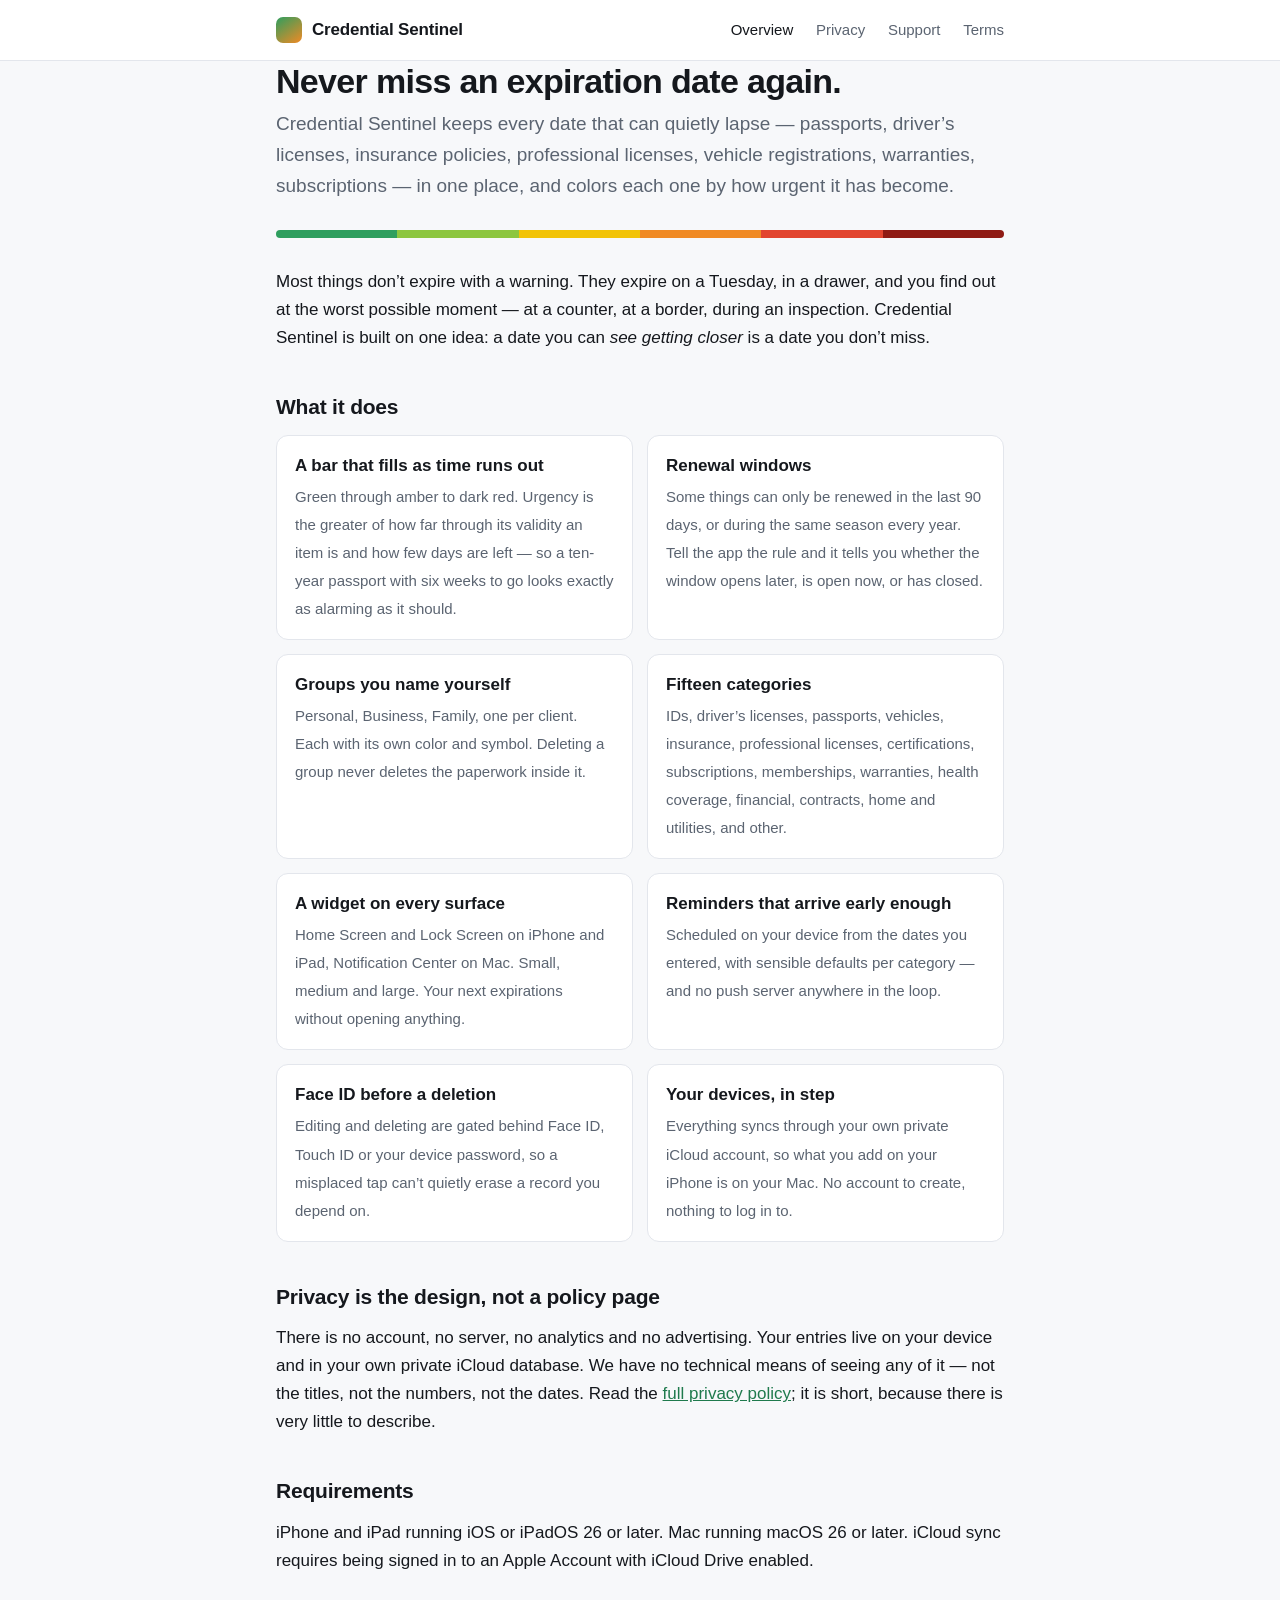
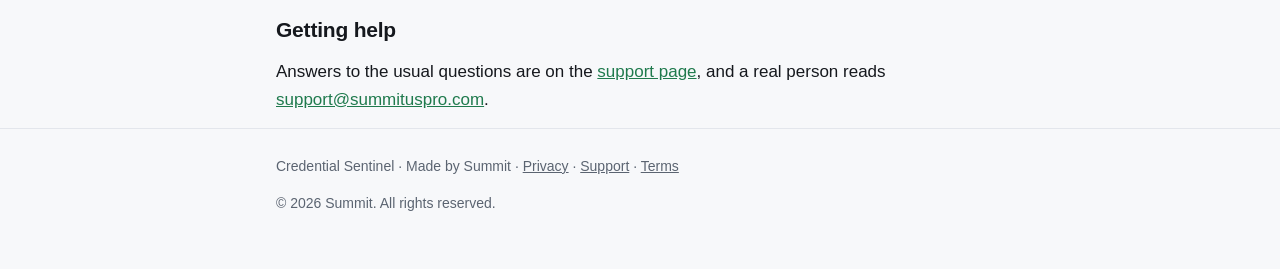
==== index.html @ 9600f7e3 "Add Credential Sentinel website: privacy policy, support, terms and overview" ====
<!doctype html>
<html lang="en">
<head>
<meta charset="utf-8">
<meta name="viewport" content="width=device-width, initial-scale=1">
<title>Credential Sentinel — never miss an expiration date</title>
<meta name="description" content="Credential Sentinel tracks when your documents, licenses, insurance policies, IDs, passports and subscriptions run out — and tells you in time to do something about it. iPhone, iPad and Mac.">
<link rel="stylesheet" href="style.css">
</head>
<body>
<header class="site"><div class="wrap">
  <a class="brand" href="index.html"><span class="mark"></span>Credential Sentinel</a>
  <nav class="site">
    <a href="index.html" aria-current="page">Overview</a>
    <a href="privacy.html">Privacy</a>
    <a href="support.html">Support</a>
    <a href="terms.html">Terms</a>
  </nav>
</div></header>

<main class="wrap">
<h1>Never miss an expiration date again.</h1>
<p class="lede">Credential Sentinel keeps every date that can quietly lapse — passports, driver’s licenses, insurance policies, professional licenses, vehicle registrations, warranties, subscriptions — in one place, and colors each one by how urgent it has become.</p>

<div class="ramp"><span style="background:var(--ramp-1)"></span><span style="background:var(--ramp-2)"></span><span style="background:var(--ramp-3)"></span><span style="background:var(--ramp-4)"></span><span style="background:var(--ramp-5)"></span><span style="background:var(--ramp-6)"></span></div>

<p>Most things don’t expire with a warning. They expire on a Tuesday, in a drawer, and you find out at the worst possible moment — at a counter, at a border, during an inspection. Credential Sentinel is built on one idea: a date you can <em>see getting closer</em> is a date you don’t miss.</p>

<h2>What it does</h2>
<ul class="features">
  <li><strong>A bar that fills as time runs out</strong><span>Green through amber to dark red. Urgency is the greater of how far through its validity an item is and how few days are left — so a ten-year passport with six weeks to go looks exactly as alarming as it should.</span></li>
  <li><strong>Renewal windows</strong><span>Some things can only be renewed in the last 90 days, or during the same season every year. Tell the app the rule and it tells you whether the window opens later, is open now, or has closed.</span></li>
  <li><strong>Groups you name yourself</strong><span>Personal, Business, Family, one per client. Each with its own color and symbol. Deleting a group never deletes the paperwork inside it.</span></li>
  <li><strong>Fifteen categories</strong><span>IDs, driver’s licenses, passports, vehicles, insurance, professional licenses, certifications, subscriptions, memberships, warranties, health coverage, financial, contracts, home and utilities, and other.</span></li>
  <li><strong>A widget on every surface</strong><span>Home Screen and Lock Screen on iPhone and iPad, Notification Center on Mac. Small, medium and large. Your next expirations without opening anything.</span></li>
  <li><strong>Reminders that arrive early enough</strong><span>Scheduled on your device from the dates you entered, with sensible defaults per category — and no push server anywhere in the loop.</span></li>
  <li><strong>Face ID before a deletion</strong><span>Editing and deleting are gated behind Face ID, Touch ID or your device password, so a misplaced tap can’t quietly erase a record you depend on.</span></li>
  <li><strong>Your devices, in step</strong><span>Everything syncs through your own private iCloud account, so what you add on your iPhone is on your Mac. No account to create, nothing to log in to.</span></li>
</ul>

<h2>Privacy is the design, not a policy page</h2>
<p>There is no account, no server, no analytics and no advertising. Your entries live on your device and in your own private iCloud database. We have no technical means of seeing any of it — not the titles, not the numbers, not the dates. Read the <a href="privacy.html">full privacy policy</a>; it is short, because there is very little to describe.</p>

<h2>Requirements</h2>
<p>iPhone and iPad running iOS or iPadOS 26 or later. Mac running macOS 26 or later. iCloud sync requires being signed in to an Apple Account with iCloud Drive enabled.</p>

<h2>Getting help</h2>
<p>Answers to the usual questions are on the <a href="support.html">support page</a>, and a real person reads <a href="mailto:support@summituspro.com">support@summituspro.com</a>.</p>
</main>

<footer class="site"><div class="wrap">
  <p>Credential Sentinel · Made by Summit · <a href="privacy.html">Privacy</a> · <a href="support.html">Support</a> · <a href="terms.html">Terms</a></p>
  <p>© 2026 Summit. All rights reserved.</p>
</div></footer>
</body>
</html>
---- style.css ----
/* Credential Sentinel — site styles. Self-contained, no external resources. */
:root {
  --bg: #f7f8fa;
  --surface: #ffffff;
  --border: #e3e6ec;
  --text: #15181d;
  --muted: #5b6471;
  --accent: #1f7a4d;
  --accent-soft: #eaf5ef;
  --ramp-1: #2f9e5e;
  --ramp-2: #8cc63f;
  --ramp-3: #f2c307;
  --ramp-4: #f08a24;
  --ramp-5: #e2452f;
  --ramp-6: #8f1b14;
  --radius: 14px;
  --shadow: 0 1px 2px rgba(16, 24, 40, .04), 0 8px 24px rgba(16, 24, 40, .05);
}
@media (prefers-color-scheme: dark) {
  :root:not([data-theme="light"]) {
    --bg: #0e1013;
    --surface: #171a1f;
    --border: #272c34;
    --text: #eef1f5;
    --muted: #9aa4b2;
    --accent: #4bbd80;
    --accent-soft: #15241c;
    --shadow: 0 1px 2px rgba(0, 0, 0, .3), 0 8px 24px rgba(0, 0, 0, .25);
  }
}
* { box-sizing: border-box; }
html { -webkit-text-size-adjust: 100%; }
body {
  margin: 0;
  background: var(--bg);
  color: var(--text);
  font: 17px/1.65 -apple-system, BlinkMacSystemFont, "Segoe UI", Roboto, Helvetica, Arial, sans-serif;
}
.wrap { max-width: 760px; margin: 0 auto; padding: 0 16px; }
header.site {
  border-bottom: 1px solid var(--border);
  background: var(--surface);
  position: sticky; top: 0; z-index: 10;
}
header.site .wrap {
  display: flex; align-items: center; gap: 16px;
  min-height: 60px; flex-wrap: wrap;
}
.brand {
  display: flex; align-items: center; gap: 10px;
  font-weight: 650; letter-spacing: -.01em; text-decoration: none; color: var(--text);
  margin-right: auto;
}
.mark {
  width: 26px; height: 26px; border-radius: 7px; flex: none;
  background: linear-gradient(145deg, var(--ramp-1), var(--ramp-4));
}
nav.site a {
  color: var(--muted); text-decoration: none; font-size: 15px; margin-left: 18px;
}
nav.site a:hover, nav.site a[aria-current="page"] { color: var(--text); }
main { padding: 40px 0 72px; }
h1 { font-size: 34px; line-height: 1.2; letter-spacing: -.02em; margin: 0 0 6px; }
h2 { font-size: 21px; letter-spacing: -.01em; margin: 38px 0 10px; }
h3 { font-size: 17px; margin: 24px 0 6px; }
p, ul, ol { margin: 0 0 14px; }
ul, ol { padding-left: 22px; }
li { margin-bottom: 6px; }
a { color: var(--accent); }
.lede { font-size: 19px; color: var(--muted); margin-bottom: 28px; }
.updated { color: var(--muted); font-size: 14px; margin: 0 0 30px; }
.card {
  background: var(--surface); border: 1px solid var(--border);
  border-radius: var(--radius); padding: 20px 22px; margin: 0 0 18px; box-shadow: var(--shadow);
}
.card h2, .card h3 { margin-top: 0; }
.callout {
  background: var(--accent-soft); border: 1px solid var(--border);
  border-left: 3px solid var(--accent);
  border-radius: 10px; padding: 14px 18px; margin: 0 0 22px;
}
.callout p:last-child { margin-bottom: 0; }
.ramp { display: flex; height: 8px; border-radius: 99px; overflow: hidden; margin: 22px 0 30px; }
.ramp span { flex: 1; }
.features { display: grid; gap: 14px; grid-template-columns: 1fr 1fr; padding: 0; list-style: none; }
.features li {
  background: var(--surface); border: 1px solid var(--border); border-radius: 12px;
  padding: 16px 18px; margin: 0;
}
.features strong { display: block; margin-bottom: 3px; }
.features span { color: var(--muted); font-size: 15px; }
@media (max-width: 620px) { .features { grid-template-columns: 1fr; } h1 { font-size: 28px; } }
table { width: 100%; border-collapse: collapse; margin: 0 0 18px; font-size: 16px; }
th, td { text-align: left; padding: 10px 12px; border-bottom: 1px solid var(--border); vertical-align: top; }
th { font-weight: 600; color: var(--muted); font-size: 14px; text-transform: uppercase; letter-spacing: .04em; }
footer.site {
  border-top: 1px solid var(--border); padding: 26px 0 40px;
  color: var(--muted); font-size: 14px;
}
footer.site a { color: var(--muted); }
code { font-family: ui-monospace, SFMono-Regular, Menlo, monospace; font-size: .92em; background: var(--accent-soft); padding: 1px 5px; border-radius: 5px; }
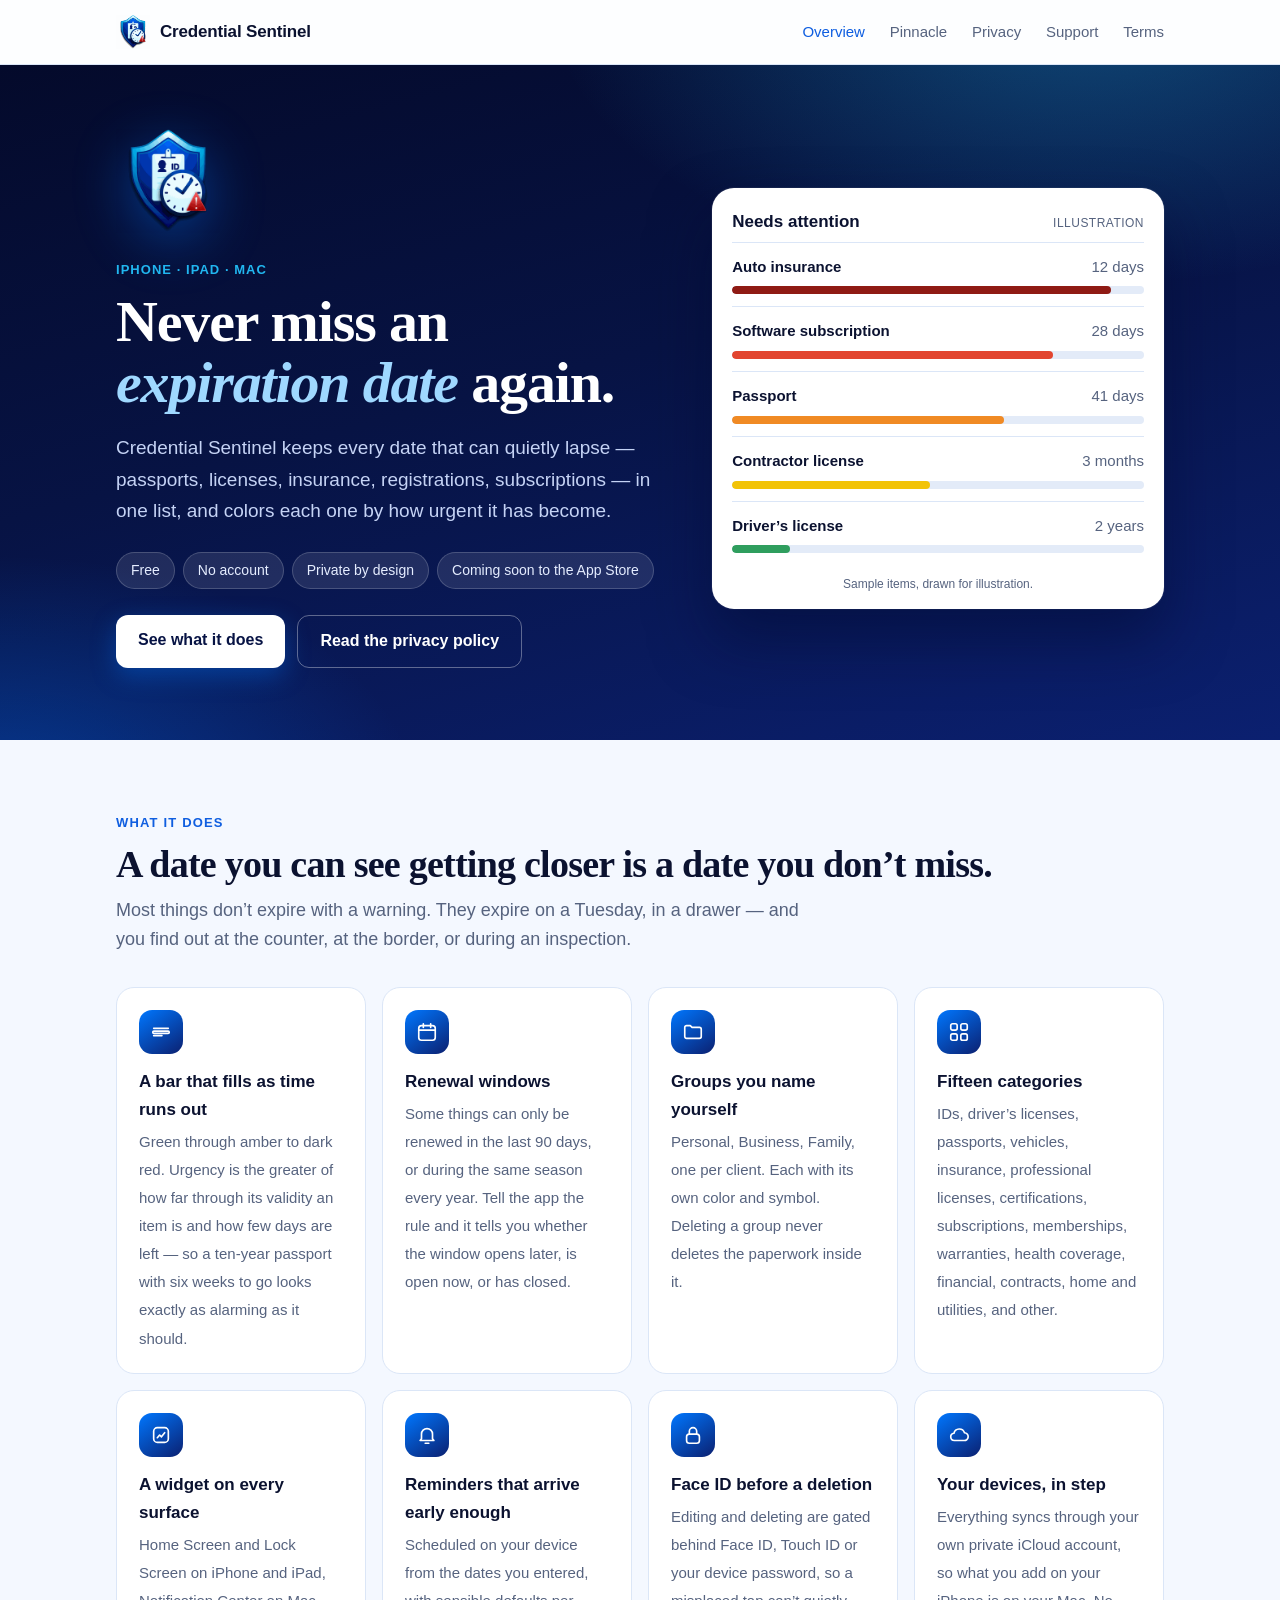
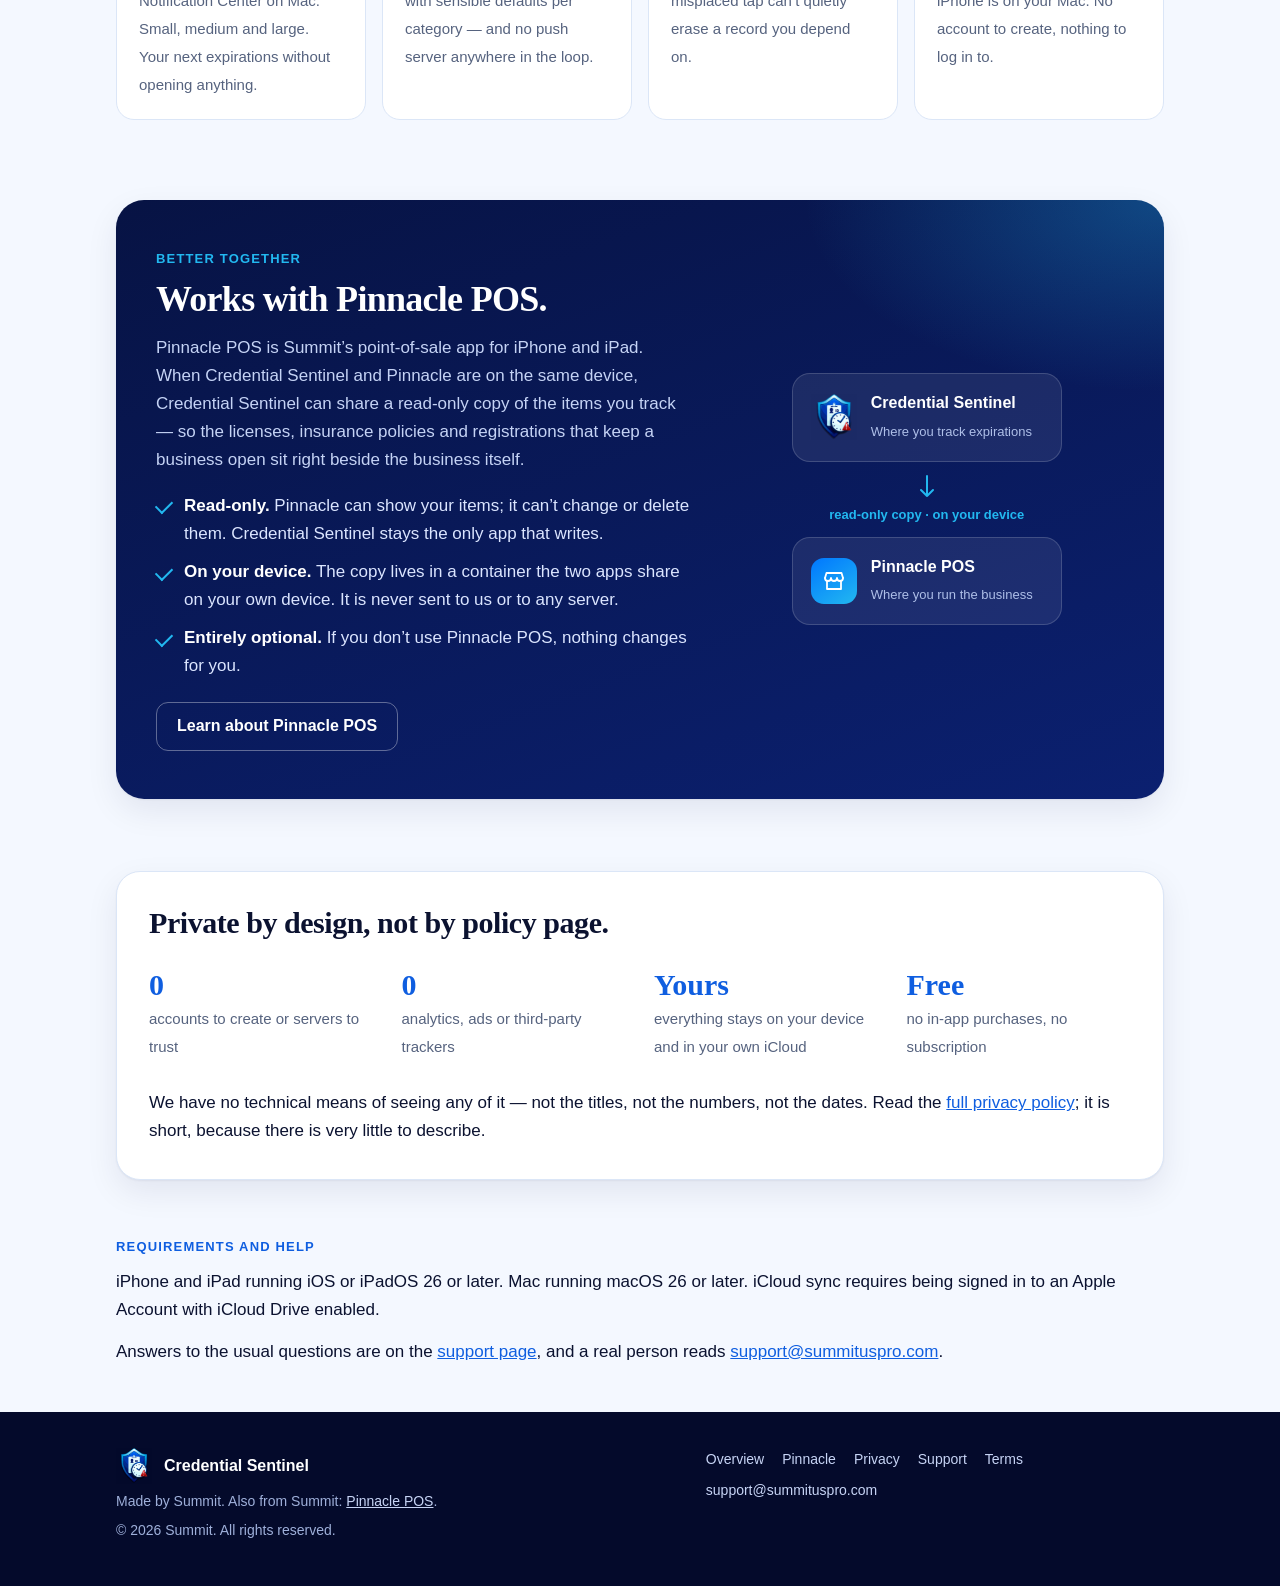
==== commit 98938caa: "Redesign site with app-icon palette, add logo and favicon, add Pinnacle POS integration" ====
--- a/index.html
+++ b/index.html
@@ -4,53 +4,119 @@
 <meta charset="utf-8">
 <meta name="viewport" content="width=device-width, initial-scale=1">
 <title>Credential Sentinel — never miss an expiration date</title>
-<meta name="description" content="Credential Sentinel tracks when your documents, licenses, insurance policies, IDs, passports and subscriptions run out — and tells you in time to do something about it. iPhone, iPad and Mac.">
+<meta name="description" content="Credential Sentinel tracks when your documents, licenses, insurance policies, IDs, passports and subscriptions run out — and tells you in time to do something about it. iPhone, iPad and Mac. Works with Pinnacle POS.">
+<meta name="theme-color" content="#071344">
+<link rel="icon" type="image/png" href="icon.png">
 <link rel="stylesheet" href="style.css">
 </head>
 <body>
-<header class="site"><div class="wrap">
-  <a class="brand" href="index.html"><span class="mark"></span>Credential Sentinel</a>
+<header class="site"><div class="bar">
+  <a class="brand" href="index.html"><img src="icon.png" alt="" width="34" height="34">Credential Sentinel</a>
   <nav class="site">
     <a href="index.html" aria-current="page">Overview</a>
+    <a href="index.html#pinnacle">Pinnacle</a>
     <a href="privacy.html">Privacy</a>
     <a href="support.html">Support</a>
     <a href="terms.html">Terms</a>
   </nav>
 </div></header>
 
-<main class="wrap">
-<h1>Never miss an expiration date again.</h1>
-<p class="lede">Credential Sentinel keeps every date that can quietly lapse — passports, driver’s licenses, insurance policies, professional licenses, vehicle registrations, warranties, subscriptions — in one place, and colors each one by how urgent it has become.</p>
+<section class="hero">
+  <div class="inner">
+    <div>
+      <img class="mark" src="icon.png" alt="Credential Sentinel app icon" width="104" height="104">
+      <p class="eyebrow">iPhone · iPad · Mac</p>
+      <h1>Never miss an <em>expiration date</em> again.</h1>
+      <p class="sub">Credential Sentinel keeps every date that can quietly lapse — passports, licenses, insurance, registrations, subscriptions — in one list, and colors each one by how urgent it has become.</p>
+      <ul class="pills">
+        <li>Free</li>
+        <li>No account</li>
+        <li>Private by design</li>
+        <li>Coming soon to the App Store</li>
+      </ul>
+      <div class="cta">
+        <a class="btn primary" href="#features">See what it does</a>
+        <a class="btn ghost" href="privacy.html">Read the privacy policy</a>
+      </div>
+    </div>
 
-<div class="ramp"><span style="background:var(--ramp-1)"></span><span style="background:var(--ramp-2)"></span><span style="background:var(--ramp-3)"></span><span style="background:var(--ramp-4)"></span><span style="background:var(--ramp-5)"></span><span style="background:var(--ramp-6)"></span></div>
+    <div class="demo" aria-hidden="true">
+      <div class="head">Needs attention <small>Illustration</small></div>
+      <div class="row"><div class="line"><b>Auto insurance</b><span>12 days</span></div><div class="track"><div class="fill" style="width:92%;background:var(--ramp-6)"></div></div></div>
+      <div class="row"><div class="line"><b>Software subscription</b><span>28 days</span></div><div class="track"><div class="fill" style="width:78%;background:var(--ramp-5)"></div></div></div>
+      <div class="row"><div class="line"><b>Passport</b><span>41 days</span></div><div class="track"><div class="fill" style="width:66%;background:var(--ramp-4)"></div></div></div>
+      <div class="row"><div class="line"><b>Contractor license</b><span>3 months</span></div><div class="track"><div class="fill" style="width:48%;background:var(--ramp-3)"></div></div></div>
+      <div class="row"><div class="line"><b>Driver’s license</b><span>2 years</span></div><div class="track"><div class="fill" style="width:14%;background:var(--ramp-1)"></div></div></div>
+      <p class="note">Sample items, drawn for illustration.</p>
+    </div>
+  </div>
+</section>
 
-<p>Most things don’t expire with a warning. They expire on a Tuesday, in a drawer, and you find out at the worst possible moment — at a counter, at a border, during an inspection. Credential Sentinel is built on one idea: a date you can <em>see getting closer</em> is a date you don’t miss.</p>
+<div class="wrap-wide">
 
-<h2>What it does</h2>
-<ul class="features">
-  <li><strong>A bar that fills as time runs out</strong><span>Green through amber to dark red. Urgency is the greater of how far through its validity an item is and how few days are left — so a ten-year passport with six weeks to go looks exactly as alarming as it should.</span></li>
-  <li><strong>Renewal windows</strong><span>Some things can only be renewed in the last 90 days, or during the same season every year. Tell the app the rule and it tells you whether the window opens later, is open now, or has closed.</span></li>
-  <li><strong>Groups you name yourself</strong><span>Personal, Business, Family, one per client. Each with its own color and symbol. Deleting a group never deletes the paperwork inside it.</span></li>
-  <li><strong>Fifteen categories</strong><span>IDs, driver’s licenses, passports, vehicles, insurance, professional licenses, certifications, subscriptions, memberships, warranties, health coverage, financial, contracts, home and utilities, and other.</span></li>
-  <li><strong>A widget on every surface</strong><span>Home Screen and Lock Screen on iPhone and iPad, Notification Center on Mac. Small, medium and large. Your next expirations without opening anything.</span></li>
-  <li><strong>Reminders that arrive early enough</strong><span>Scheduled on your device from the dates you entered, with sensible defaults per category — and no push server anywhere in the loop.</span></li>
-  <li><strong>Face ID before a deletion</strong><span>Editing and deleting are gated behind Face ID, Touch ID or your device password, so a misplaced tap can’t quietly erase a record you depend on.</span></li>
-  <li><strong>Your devices, in step</strong><span>Everything syncs through your own private iCloud account, so what you add on your iPhone is on your Mac. No account to create, nothing to log in to.</span></li>
-</ul>
+<section class="block" id="features">
+  <p class="kicker">What it does</p>
+  <h2 class="title">A date you can see getting closer is a date you don’t miss.</h2>
+  <p class="intro">Most things don’t expire with a warning. They expire on a Tuesday, in a drawer — and you find out at the counter, at the border, or during an inspection.</p>
+  <ul class="features">
+    <li><div class="ico"><svg viewBox="0 0 24 24"><path d="M4 8h16M4 16h9"/><rect x="3" y="11" width="18" height="2.5" rx="1.25"/></svg></div><strong>A bar that fills as time runs out</strong><span>Green through amber to dark red. Urgency is the greater of how far through its validity an item is and how few days are left — so a ten-year passport with six weeks to go looks exactly as alarming as it should.</span></li>
+    <li><div class="ico"><svg viewBox="0 0 24 24"><rect x="3" y="5" width="18" height="16" rx="3"/><path d="M3 10h18M8 3v4M16 3v4"/></svg></div><strong>Renewal windows</strong><span>Some things can only be renewed in the last 90 days, or during the same season every year. Tell the app the rule and it tells you whether the window opens later, is open now, or has closed.</span></li>
+    <li><div class="ico"><svg viewBox="0 0 24 24"><path d="M3 7a2 2 0 0 1 2-2h4l2 2h8a2 2 0 0 1 2 2v8a2 2 0 0 1-2 2H5a2 2 0 0 1-2-2z"/></svg></div><strong>Groups you name yourself</strong><span>Personal, Business, Family, one per client. Each with its own color and symbol. Deleting a group never deletes the paperwork inside it.</span></li>
+    <li><div class="ico"><svg viewBox="0 0 24 24"><rect x="3" y="3" width="7" height="7" rx="2"/><rect x="14" y="3" width="7" height="7" rx="2"/><rect x="3" y="14" width="7" height="7" rx="2"/><rect x="14" y="14" width="7" height="7" rx="2"/></svg></div><strong>Fifteen categories</strong><span>IDs, driver’s licenses, passports, vehicles, insurance, professional licenses, certifications, subscriptions, memberships, warranties, health coverage, financial, contracts, home and utilities, and other.</span></li>
+    <li><div class="ico"><svg viewBox="0 0 24 24"><rect x="4" y="4" width="16" height="16" rx="4"/><path d="M8 15l2.5-3 2 2 3.5-4.5"/></svg></div><strong>A widget on every surface</strong><span>Home Screen and Lock Screen on iPhone and iPad, Notification Center on Mac. Small, medium and large. Your next expirations without opening anything.</span></li>
+    <li><div class="ico"><svg viewBox="0 0 24 24"><path d="M6 16v-5a6 6 0 1 1 12 0v5l1.5 2h-15z"/><path d="M10 21h4"/></svg></div><strong>Reminders that arrive early enough</strong><span>Scheduled on your device from the dates you entered, with sensible defaults per category — and no push server anywhere in the loop.</span></li>
+    <li><div class="ico"><svg viewBox="0 0 24 24"><rect x="5" y="11" width="14" height="10" rx="3"/><path d="M8 11V8a4 4 0 0 1 8 0v3"/></svg></div><strong>Face ID before a deletion</strong><span>Editing and deleting are gated behind Face ID, Touch ID or your device password, so a misplaced tap can’t quietly erase a record you depend on.</span></li>
+    <li><div class="ico"><svg viewBox="0 0 24 24"><path d="M7 18a4 4 0 0 1-.5-7.97A6 6 0 0 1 18 9.5 4.25 4.25 0 0 1 17.5 18z"/></svg></div><strong>Your devices, in step</strong><span>Everything syncs through your own private iCloud account, so what you add on your iPhone is on your Mac. No account to create, nothing to log in to.</span></li>
+  </ul>
+</section>
 
-<h2>Privacy is the design, not a policy page</h2>
-<p>There is no account, no server, no analytics and no advertising. Your entries live on your device and in your own private iCloud database. We have no technical means of seeing any of it — not the titles, not the numbers, not the dates. Read the <a href="privacy.html">full privacy policy</a>; it is short, because there is very little to describe.</p>
+<section class="pinnacle" id="pinnacle">
+  <div class="inner">
+    <div>
+      <p class="kicker">Better together</p>
+      <h2>Works with Pinnacle POS.</h2>
+      <p>Pinnacle POS is Summit’s point-of-sale app for iPhone and iPad. When Credential Sentinel and Pinnacle are on the same device, Credential Sentinel can share a read-only copy of the items you track — so the licenses, insurance policies and registrations that keep a business open sit right beside the business itself.</p>
+      <ul>
+        <li><b>Read-only.</b> Pinnacle can show your items; it can’t change or delete them. Credential Sentinel stays the only app that writes.</li>
+        <li><b>On your device.</b> The copy lives in a container the two apps share on your own device. It is never sent to us or to any server.</li>
+        <li><b>Entirely optional.</b> If you don’t use Pinnacle POS, nothing changes for you.</li>
+      </ul>
+      <a class="btn ghost" href="https://luissummit.github.io/Pinnacle-POS-Site/" rel="noopener">Learn about Pinnacle POS</a>
+    </div>
+    <div class="flow" aria-hidden="true">
+      <div class="node"><img src="icon.png" alt="" width="46" height="46"><div><b>Credential Sentinel</b><small>Where you track expirations</small></div></div>
+      <div class="link"><svg viewBox="0 0 20 26"><path d="M10 2v20M4 16l6 6 6-6"/></svg>read-only copy · on your device</div>
+      <div class="node"><div class="glyph"><svg viewBox="0 0 24 24"><path d="M3 9l1.5-5h15L21 9"/><path d="M3 9a3 3 0 0 0 6 0 3 3 0 0 0 6 0 3 3 0 0 0 6 0"/><path d="M5 12v8h14v-8"/></svg></div><div><b>Pinnacle POS</b><small>Where you run the business</small></div></div>
+    </div>
+  </div>
+</section>
 
-<h2>Requirements</h2>
-<p>iPhone and iPad running iOS or iPadOS 26 or later. Mac running macOS 26 or later. iCloud sync requires being signed in to an Apple Account with iCloud Drive enabled.</p>
+<section class="band">
+  <h2>Private by design, not by policy page.</h2>
+  <div class="stat"><b>0</b><span>accounts to create or servers to trust</span></div>
+  <div class="stat"><b>0</b><span>analytics, ads or third-party trackers</span></div>
+  <div class="stat"><b>Yours</b><span>everything stays on your device and in your own iCloud</span></div>
+  <div class="stat"><b>Free</b><span>no in-app purchases, no subscription</span></div>
+  <p class="more">We have no technical means of seeing any of it — not the titles, not the numbers, not the dates. Read the <a href="privacy.html">full privacy policy</a>; it is short, because there is very little to describe.</p>
+</section>
 
-<h2>Getting help</h2>
-<p>Answers to the usual questions are on the <a href="support.html">support page</a>, and a real person reads <a href="mailto:support@summituspro.com">support@summituspro.com</a>.</p>
-</main>
+<section class="block" style="padding-top:56px">
+  <p class="kicker">Requirements and help</p>
+  <p>iPhone and iPad running iOS or iPadOS 26 or later. Mac running macOS 26 or later. iCloud sync requires being signed in to an Apple Account with iCloud Drive enabled.</p>
+  <p>Answers to the usual questions are on the <a href="support.html">support page</a>, and a real person reads <a href="mailto:support@summituspro.com">support@summituspro.com</a>.</p>
+</section>
 
-<footer class="site"><div class="wrap">
-  <p>Credential Sentinel · Made by Summit · <a href="privacy.html">Privacy</a> · <a href="support.html">Support</a> · <a href="terms.html">Terms</a></p>
-  <p>© 2026 Summit. All rights reserved.</p>
+</div>
+
+<footer class="site"><div class="inner">
+  <div>
+    <div class="id"><img src="icon.png" alt="" width="36" height="36">Credential Sentinel</div>
+    <p>Made by Summit. Also from Summit: <a href="https://luissummit.github.io/Pinnacle-POS-Site/" rel="noopener">Pinnacle POS</a>.</p>
+    <p>© 2026 Summit. All rights reserved.</p>
+  </div>
+  <nav>
+    <a href="index.html">Overview</a><a href="index.html#pinnacle">Pinnacle</a><a href="privacy.html">Privacy</a><a href="support.html">Support</a><a href="terms.html">Terms</a><a href="mailto:support@summituspro.com">support@summituspro.com</a>
+  </nav>
 </div></footer>
 </body>
 </html>
--- a/style.css
+++ b/style.css
@@ -1,74 +1,250 @@
-/* Credential Sentinel — site styles. Self-contained, no external resources. */
+/* Credential Sentinel — site styles.
+   Palette is taken from the app icon (royal blue, deep navy, cyan) and the
+   app's own accent colour. Self-contained: no web fonts, no external requests. */
 :root {
-  --bg: #f7f8fa;
+  --navy-950: #040a2b;
+  --navy-900: #071344;
+  --navy-800: #0b2070;
+  --blue-700: #0047c9;
+  --blue-600: #0060ee;
+  --blue-500: #0077ff;
+  --cyan-400: #22b8f0;
+
+  --bg: #f4f8ff;
   --surface: #ffffff;
-  --border: #e3e6ec;
-  --text: #15181d;
-  --muted: #5b6471;
-  --accent: #1f7a4d;
-  --accent-soft: #eaf5ef;
+  --border: #dbe6f7;
+  --text: #0b1230;
+  --muted: #56637f;
+  --accent: #0f5ee0;
+  --accent-soft: #e8f1ff;
+  --header-bg: rgba(255, 255, 255, .82);
+  --track: #e3ebf8;
+
   --ramp-1: #2f9e5e;
   --ramp-2: #8cc63f;
   --ramp-3: #f2c307;
   --ramp-4: #f08a24;
   --ramp-5: #e2452f;
   --ramp-6: #8f1b14;
-  --radius: 14px;
-  --shadow: 0 1px 2px rgba(16, 24, 40, .04), 0 8px 24px rgba(16, 24, 40, .05);
+
+  --radius: 18px;
+  --shadow: 0 1px 2px rgba(7, 19, 68, .05), 0 12px 32px rgba(7, 19, 68, .08);
+  --serif: ui-serif, "New York", "Iowan Old Style", "Palatino Linotype", Georgia, serif;
 }
 @media (prefers-color-scheme: dark) {
   :root:not([data-theme="light"]) {
-    --bg: #0e1013;
-    --surface: #171a1f;
-    --border: #272c34;
-    --text: #eef1f5;
-    --muted: #9aa4b2;
-    --accent: #4bbd80;
-    --accent-soft: #15241c;
-    --shadow: 0 1px 2px rgba(0, 0, 0, .3), 0 8px 24px rgba(0, 0, 0, .25);
+    --bg: #060b20;
+    --surface: #0d1634;
+    --border: #1d2a55;
+    --text: #e9efff;
+    --muted: #9aa9cf;
+    --accent: #5a95ff;
+    --accent-soft: #0e1d4a;
+    --header-bg: rgba(6, 11, 32, .82);
+    --track: #1a2549;
+    --shadow: 0 1px 2px rgba(0, 0, 0, .4), 0 12px 32px rgba(0, 0, 0, .35);
   }
 }
+
 * { box-sizing: border-box; }
-html { -webkit-text-size-adjust: 100%; }
+html { -webkit-text-size-adjust: 100%; scroll-behavior: smooth; }
 body {
   margin: 0;
   background: var(--bg);
   color: var(--text);
   font: 17px/1.65 -apple-system, BlinkMacSystemFont, "Segoe UI", Roboto, Helvetica, Arial, sans-serif;
 }
+img { max-width: 100%; display: block; }
+a { color: var(--accent); }
+
 .wrap { max-width: 760px; margin: 0 auto; padding: 0 16px; }
+.wrap-wide { max-width: 1080px; margin: 0 auto; padding: 0 16px; }
+
+/* ── Header ─────────────────────────────────────────────── */
 header.site {
+  position: sticky; top: 0; z-index: 20;
+  background: var(--header-bg);
+  -webkit-backdrop-filter: saturate(180%) blur(14px);
+  backdrop-filter: saturate(180%) blur(14px);
   border-bottom: 1px solid var(--border);
-  background: var(--surface);
-  position: sticky; top: 0; z-index: 10;
-}
-header.site .wrap {
-  display: flex; align-items: center; gap: 16px;
-  min-height: 60px; flex-wrap: wrap;
+}
+header.site .bar {
+  max-width: 1080px; margin: 0 auto; padding: 0 16px;
+  display: flex; align-items: center; gap: 16px; min-height: 64px; flex-wrap: wrap;
 }
 .brand {
-  display: flex; align-items: center; gap: 10px;
+  display: flex; align-items: center; gap: 10px; margin-right: auto;
   font-weight: 650; letter-spacing: -.01em; text-decoration: none; color: var(--text);
-  margin-right: auto;
-}
-.mark {
-  width: 26px; height: 26px; border-radius: 7px; flex: none;
-  background: linear-gradient(145deg, var(--ramp-1), var(--ramp-4));
-}
+}
+.brand img { width: 34px; height: 34px; }
 nav.site a {
-  color: var(--muted); text-decoration: none; font-size: 15px; margin-left: 18px;
-}
-nav.site a:hover, nav.site a[aria-current="page"] { color: var(--text); }
-main { padding: 40px 0 72px; }
-h1 { font-size: 34px; line-height: 1.2; letter-spacing: -.02em; margin: 0 0 6px; }
+  color: var(--muted); text-decoration: none; font-size: 15px; margin-left: 20px; font-weight: 500;
+}
+nav.site a:hover, nav.site a[aria-current="page"] { color: var(--accent); }
+@media (max-width: 560px) {
+  nav.site { width: 100%; padding-bottom: 8px; }
+  nav.site a { margin: 0 16px 0 0; font-size: 14px; }
+}
+
+/* ── Hero (home) ────────────────────────────────────────── */
+.hero {
+  color: #fff;
+  background:
+    radial-gradient(900px 480px at 85% -10%, rgba(34, 184, 240, .35), transparent 60%),
+    radial-gradient(700px 420px at 0% 110%, rgba(0, 119, 255, .35), transparent 60%),
+    linear-gradient(165deg, var(--navy-950) 0%, var(--navy-900) 45%, var(--navy-800) 100%);
+}
+.hero .inner {
+  max-width: 1080px; margin: 0 auto; padding: 64px 16px 72px;
+  display: grid; gap: 44px; align-items: center; grid-template-columns: 1.1fr .9fr;
+}
+.hero .mark {
+  width: 104px; height: 104px;
+  filter: drop-shadow(0 14px 28px rgba(0, 119, 255, .45));
+  margin-bottom: 22px;
+}
+.eyebrow {
+  display: inline-block; font-size: 13px; font-weight: 600; letter-spacing: .08em; text-transform: uppercase;
+  color: var(--cyan-400); margin: 0 0 12px;
+}
+.hero h1 {
+  font: 600 clamp(36px, 5.2vw, 58px)/1.05 var(--serif);
+  letter-spacing: -.02em; margin: 0 0 18px; color: #fff;
+}
+.hero h1 em { font-style: italic; color: #9fd8ff; }
+.hero .sub { font-size: 19px; color: #c5d3f5; max-width: 34em; margin: 0 0 26px; }
+.pills { display: flex; flex-wrap: wrap; gap: 8px; margin: 0 0 26px; padding: 0; list-style: none; }
+.pills li {
+  margin: 0; padding: 6px 14px; border-radius: 99px; font-size: 14px; font-weight: 500;
+  background: rgba(255, 255, 255, .1); border: 1px solid rgba(255, 255, 255, .18); color: #e5edff;
+}
+.cta { display: flex; flex-wrap: wrap; gap: 12px; }
+.btn {
+  display: inline-block; padding: 12px 22px; border-radius: 12px; font-weight: 600; font-size: 16px;
+  text-decoration: none; transition: transform .15s ease, box-shadow .2s ease;
+}
+.btn:hover { transform: translateY(-2px); }
+.btn.primary { background: #fff; color: var(--navy-900); box-shadow: 0 8px 24px rgba(0, 119, 255, .35); }
+.btn.ghost { color: #fff; border: 1px solid rgba(255, 255, 255, .35); }
+.btn.ghost:hover { border-color: #fff; }
+@media (max-width: 860px) {
+  .hero .inner { grid-template-columns: 1fr; padding: 44px 16px 52px; gap: 36px; }
+  .hero .mark { width: 84px; height: 84px; }
+}
+
+/* illustration of the list */
+.demo {
+  background: var(--surface); color: var(--text); border-radius: 22px; padding: 20px 20px 14px;
+  box-shadow: 0 30px 60px rgba(0, 10, 50, .5), 0 0 0 1px rgba(255, 255, 255, .06);
+}
+.demo .head {
+  display: flex; justify-content: space-between; align-items: baseline;
+  font-weight: 650; font-size: 17px; margin-bottom: 6px;
+}
+.demo .head small { font-weight: 500; font-size: 12px; color: var(--muted); letter-spacing: .04em; text-transform: uppercase; }
+.demo .row { padding: 12px 0; border-top: 1px solid var(--border); }
+.demo .row:first-of-type { border-top: 0; }
+.demo .line { display: flex; justify-content: space-between; font-size: 15px; margin-bottom: 7px; }
+.demo .line b { font-weight: 600; }
+.demo .line span { color: var(--muted); font-variant-numeric: tabular-nums; }
+.demo .track { height: 8px; border-radius: 99px; background: var(--track); overflow: hidden; }
+.demo .fill { height: 100%; border-radius: 99px; }
+.demo .note { font-size: 12px; color: var(--muted); text-align: center; margin: 10px 0 0; }
+
+/* ── Sections (home) ────────────────────────────────────── */
+section.block { padding: 72px 0 8px; }
+section.block h2.title {
+  font: 600 clamp(28px, 3.6vw, 38px)/1.12 var(--serif); letter-spacing: -.02em; margin: 0 0 10px;
+}
+section.block .intro { color: var(--muted); font-size: 18px; max-width: 38em; margin: 0 0 32px; }
+.kicker { font-size: 13px; font-weight: 650; letter-spacing: .09em; text-transform: uppercase; color: var(--accent); margin: 0 0 10px; }
+
+.features { display: grid; gap: 16px; grid-template-columns: repeat(auto-fit, minmax(240px, 1fr)); padding: 0; list-style: none; margin: 0; }
+.features li {
+  background: var(--surface); border: 1px solid var(--border); border-radius: var(--radius);
+  padding: 22px 22px 20px; margin: 0; transition: transform .2s ease, box-shadow .2s ease, border-color .2s ease;
+}
+.features li:hover { transform: translateY(-3px); box-shadow: var(--shadow); border-color: rgba(0, 96, 238, .35); }
+.features .ico {
+  width: 44px; height: 44px; border-radius: 13px; margin-bottom: 14px;
+  display: grid; place-items: center; color: #fff;
+  background: linear-gradient(145deg, var(--blue-500), var(--navy-800));
+}
+.features .ico svg { width: 22px; height: 22px; fill: none; stroke: currentColor; stroke-width: 1.8; stroke-linecap: round; stroke-linejoin: round; }
+.features strong { display: block; font-size: 17px; margin-bottom: 4px; }
+.features span { color: var(--muted); font-size: 15px; line-height: 1.55; }
+
+/* Pinnacle */
+.pinnacle {
+  margin-top: 72px; border-radius: 28px; color: #fff; overflow: hidden;
+  background:
+    radial-gradient(600px 320px at 100% 0%, rgba(34, 184, 240, .3), transparent 60%),
+    linear-gradient(160deg, var(--navy-900), var(--navy-800));
+  box-shadow: var(--shadow);
+}
+.pinnacle .inner { padding: 48px 40px; display: grid; gap: 40px; grid-template-columns: 1.15fr .85fr; align-items: center; }
+.pinnacle .kicker { color: var(--cyan-400); }
+.pinnacle h2 { font: 600 clamp(28px, 3.4vw, 36px)/1.12 var(--serif); letter-spacing: -.02em; margin: 0 0 14px; color: #fff; }
+.pinnacle p { color: #c5d3f5; }
+.pinnacle ul { padding: 0; list-style: none; margin: 18px 0 22px; }
+.pinnacle li { position: relative; padding-left: 28px; color: #dbe5ff; margin-bottom: 10px; }
+.pinnacle li::before {
+  content: ""; position: absolute; left: 0; top: .5em; width: 14px; height: 8px;
+  border-left: 2.5px solid var(--cyan-400); border-bottom: 2.5px solid var(--cyan-400); transform: rotate(-45deg);
+}
+.pinnacle li b { color: #fff; }
+.pinnacle .btn.ghost { padding: 10px 20px; }
+.flow { display: grid; gap: 12px; justify-items: center; text-align: center; }
+.node {
+  width: 100%; max-width: 270px; border-radius: 18px; padding: 16px 18px;
+  background: rgba(255, 255, 255, .08); border: 1px solid rgba(255, 255, 255, .16);
+  display: flex; align-items: center; gap: 14px; text-align: left;
+}
+.node img { width: 46px; height: 46px; flex: none; }
+.node .glyph {
+  width: 46px; height: 46px; flex: none; border-radius: 13px; display: grid; place-items: center;
+  background: linear-gradient(145deg, var(--blue-500), var(--cyan-400));
+}
+.node .glyph svg { width: 24px; height: 24px; fill: none; stroke: #fff; stroke-width: 1.8; stroke-linecap: round; stroke-linejoin: round; }
+.node b { display: block; font-size: 16px; }
+.node small { color: #aebfe8; font-size: 13px; }
+.link {
+  display: flex; flex-direction: column; align-items: center; gap: 4px; color: var(--cyan-400); font-size: 13px; font-weight: 600;
+}
+.link svg { width: 20px; height: 26px; stroke: currentColor; fill: none; stroke-width: 2; stroke-linecap: round; stroke-linejoin: round; }
+@media (max-width: 860px) { .pinnacle .inner { grid-template-columns: 1fr; padding: 34px 22px; } }
+
+/* privacy band */
+.band {
+  margin-top: 72px; background: var(--surface); border: 1px solid var(--border);
+  border-radius: 24px; padding: 34px 32px; box-shadow: var(--shadow);
+  display: grid; gap: 28px; grid-template-columns: repeat(auto-fit, minmax(190px, 1fr));
+}
+.band h2 { grid-column: 1 / -1; font: 600 clamp(24px, 3vw, 30px)/1.15 var(--serif); letter-spacing: -.015em; margin: 0; }
+.band .stat b { display: block; font: 600 30px/1.1 var(--serif); color: var(--accent); margin-bottom: 4px; }
+.band .stat span { color: var(--muted); font-size: 15px; }
+.band .more { grid-column: 1 / -1; margin: 0; }
+
+/* ── Interior pages ─────────────────────────────────────── */
+.page-hero {
+  color: #fff;
+  background:
+    radial-gradient(700px 280px at 90% -20%, rgba(34, 184, 240, .3), transparent 60%),
+    linear-gradient(165deg, var(--navy-950), var(--navy-900) 55%, var(--navy-800));
+}
+.page-hero .wrap { padding-top: 40px; padding-bottom: 40px; }
+.page-hero h1 { font: 600 clamp(32px, 4.6vw, 44px)/1.1 var(--serif); letter-spacing: -.02em; margin: 0 0 8px; color: #fff; }
+.page-hero .updated, .page-hero .lede { color: #b9c8f0; margin: 0; }
+.page-hero .lede { font-size: 19px; }
+.page-hero .lede a { color: #9fd8ff; }
+.page-hero .updated { font-size: 14px; }
+
+main.wrap { padding: 40px 16px 72px; }
 h2 { font-size: 21px; letter-spacing: -.01em; margin: 38px 0 10px; }
 h3 { font-size: 17px; margin: 24px 0 6px; }
 p, ul, ol { margin: 0 0 14px; }
 ul, ol { padding-left: 22px; }
 li { margin-bottom: 6px; }
-a { color: var(--accent); }
-.lede { font-size: 19px; color: var(--muted); margin-bottom: 28px; }
-.updated { color: var(--muted); font-size: 14px; margin: 0 0 30px; }
 .card {
   background: var(--surface); border: 1px solid var(--border);
   border-radius: var(--radius); padding: 20px 22px; margin: 0 0 18px; box-shadow: var(--shadow);
@@ -77,25 +253,27 @@
 .callout {
   background: var(--accent-soft); border: 1px solid var(--border);
   border-left: 3px solid var(--accent);
-  border-radius: 10px; padding: 14px 18px; margin: 0 0 22px;
+  border-radius: 12px; padding: 14px 18px; margin: 0 0 22px;
 }
 .callout p:last-child { margin-bottom: 0; }
 .ramp { display: flex; height: 8px; border-radius: 99px; overflow: hidden; margin: 22px 0 30px; }
 .ramp span { flex: 1; }
-.features { display: grid; gap: 14px; grid-template-columns: 1fr 1fr; padding: 0; list-style: none; }
-.features li {
-  background: var(--surface); border: 1px solid var(--border); border-radius: 12px;
-  padding: 16px 18px; margin: 0;
-}
-.features strong { display: block; margin-bottom: 3px; }
-.features span { color: var(--muted); font-size: 15px; }
-@media (max-width: 620px) { .features { grid-template-columns: 1fr; } h1 { font-size: 28px; } }
 table { width: 100%; border-collapse: collapse; margin: 0 0 18px; font-size: 16px; }
 th, td { text-align: left; padding: 10px 12px; border-bottom: 1px solid var(--border); vertical-align: top; }
 th { font-weight: 600; color: var(--muted); font-size: 14px; text-transform: uppercase; letter-spacing: .04em; }
-footer.site {
-  border-top: 1px solid var(--border); padding: 26px 0 40px;
-  color: var(--muted); font-size: 14px;
-}
-footer.site a { color: var(--muted); }
 code { font-family: ui-monospace, SFMono-Regular, Menlo, monospace; font-size: .92em; background: var(--accent-soft); padding: 1px 5px; border-radius: 5px; }
+.tagline { font-size: 13px; color: var(--muted); }
+
+/* ── Footer ─────────────────────────────────────────────── */
+footer.site { margin-top: 24px; background: var(--navy-950); color: #9fb0da; font-size: 14px; }
+footer.site .inner {
+  max-width: 1080px; margin: 0 auto; padding: 36px 16px 44px;
+  display: grid; gap: 18px 40px; grid-template-columns: 1.2fr 1fr;
+}
+footer.site .id { display: flex; align-items: center; gap: 12px; color: #fff; font-weight: 650; font-size: 16px; }
+footer.site .id img { width: 36px; height: 36px; }
+footer.site p { margin: 6px 0 0; }
+footer.site nav a { display: inline-block; margin: 0 18px 8px 0; color: #c7d4f5; text-decoration: none; }
+footer.site nav a:hover { color: #fff; text-decoration: underline; }
+footer.site a { color: #c7d4f5; }
+@media (max-width: 700px) { footer.site .inner { grid-template-columns: 1fr; } }
